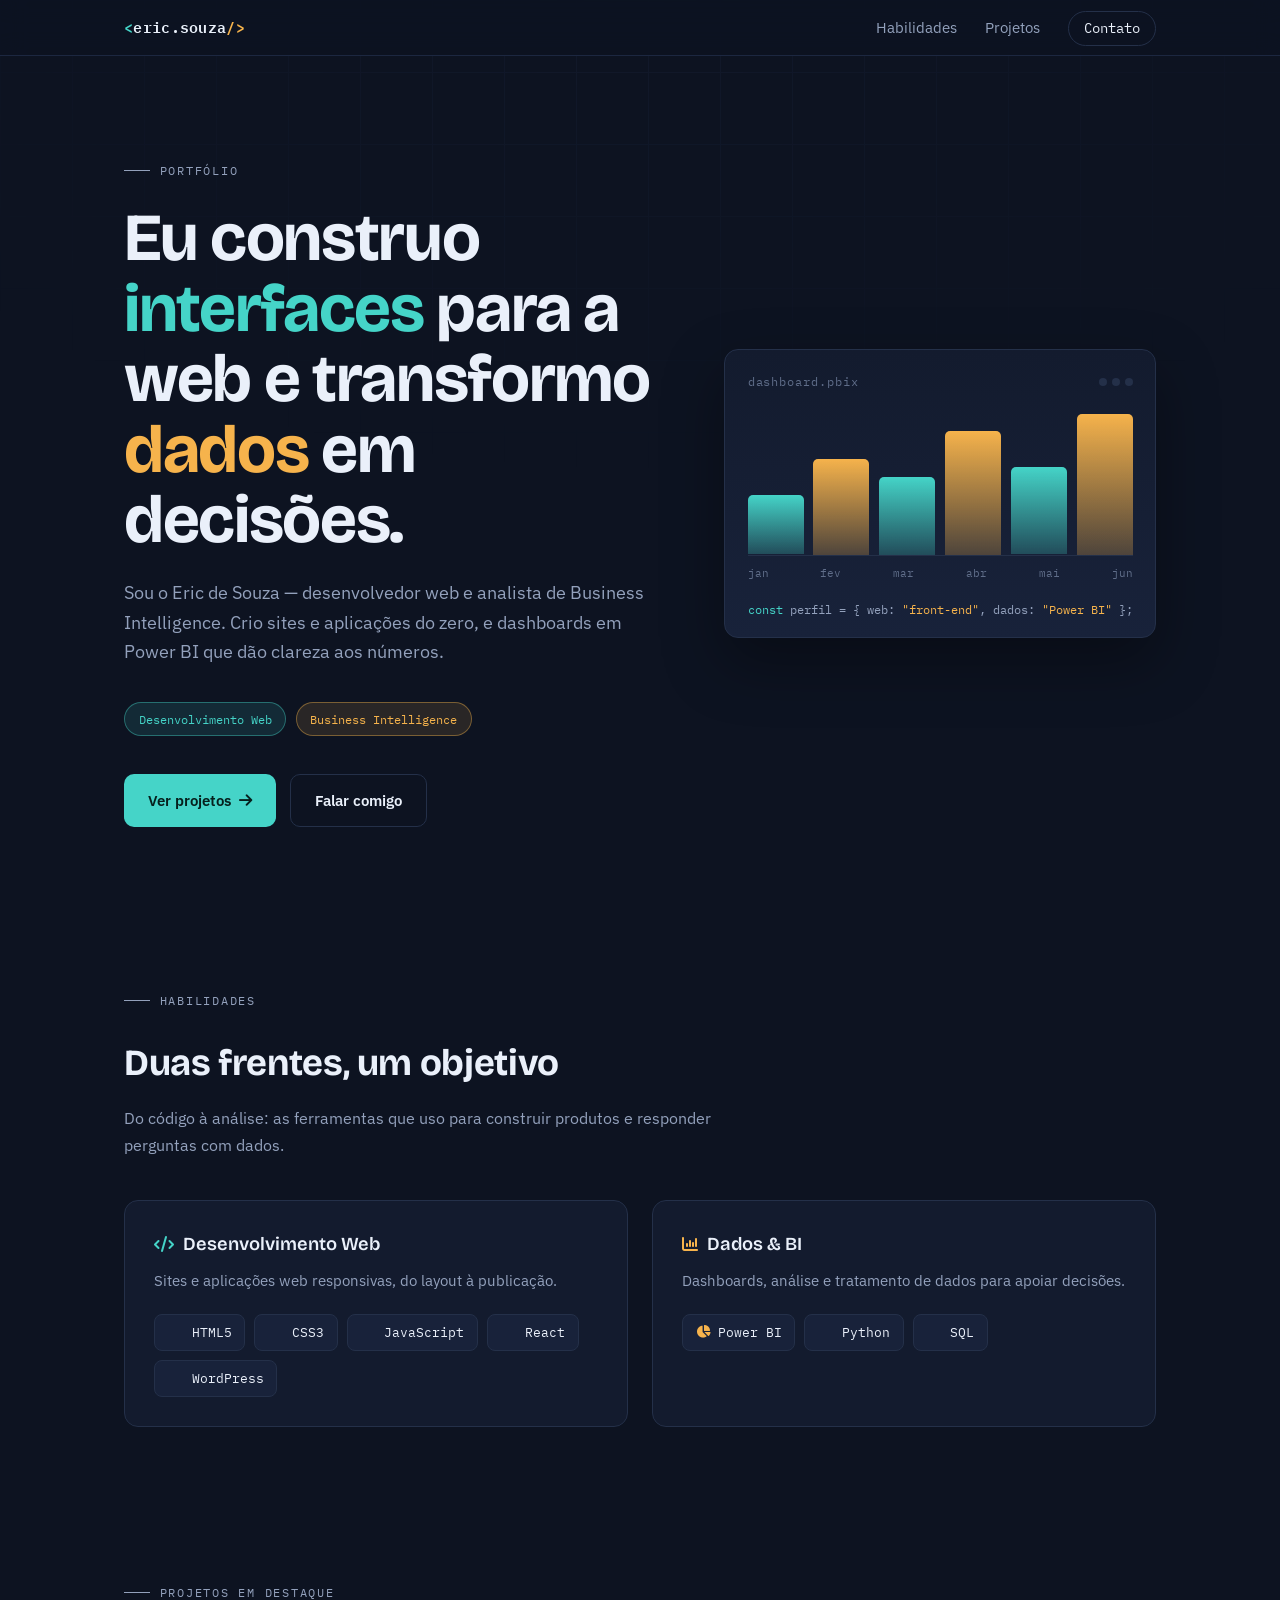
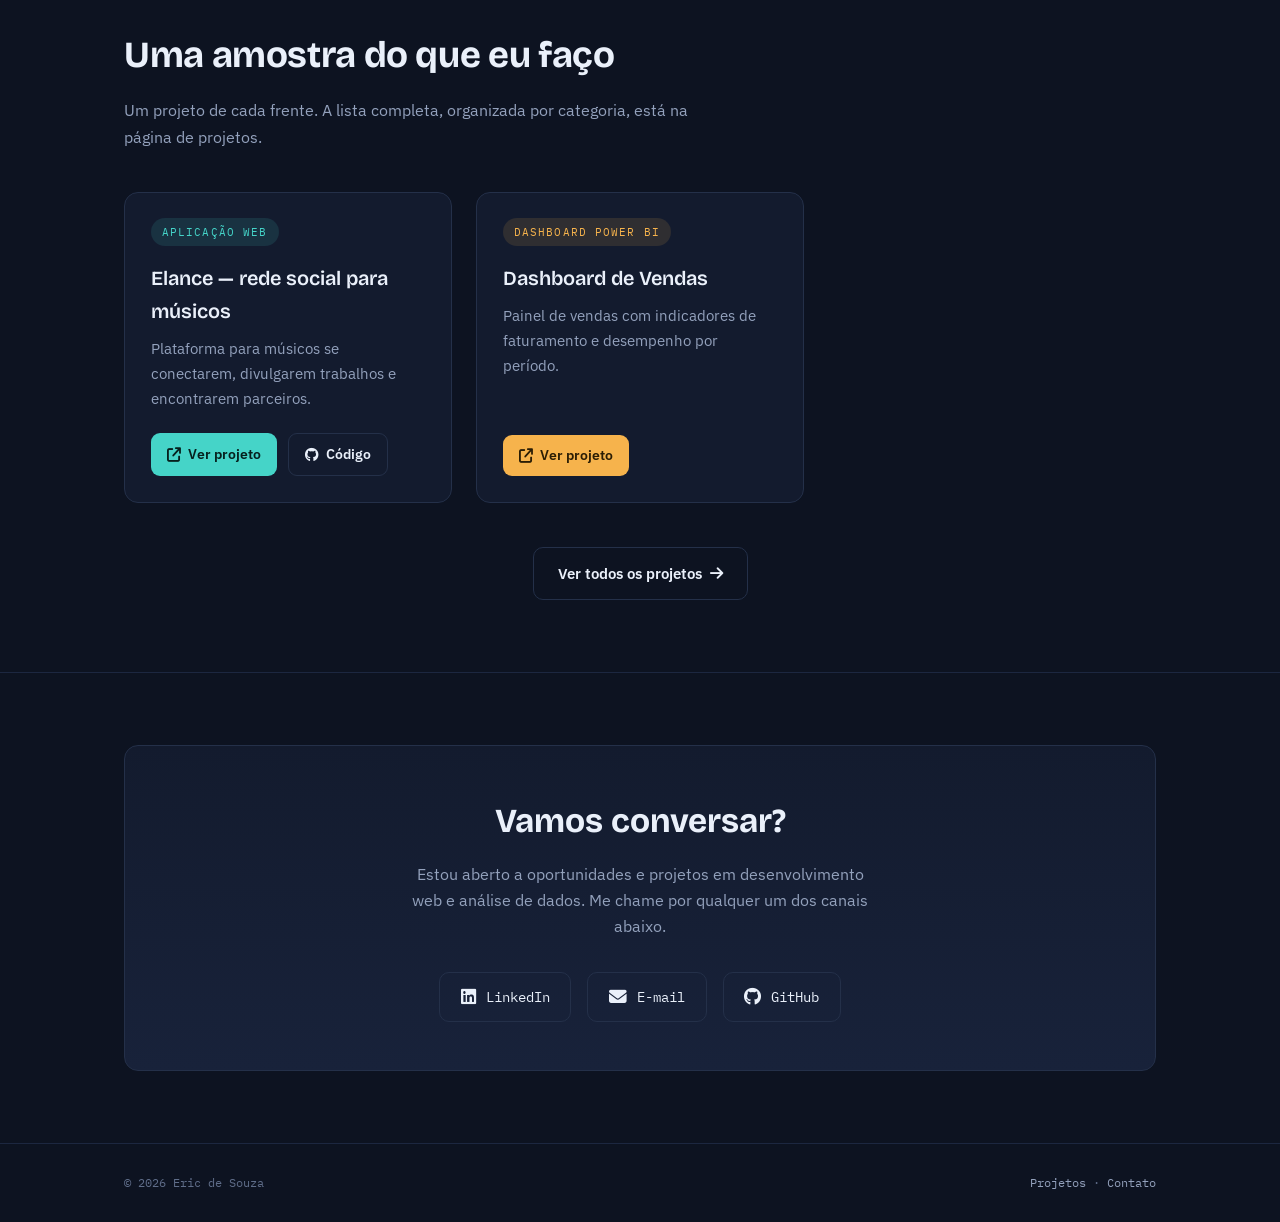
==== index.html @ 1e4ac23d "Add files via upload" ====
<!DOCTYPE html>
<html lang="pt-BR">
<head>
    <meta charset="UTF-8">
    <meta name="viewport" content="width=device-width, initial-scale=1.0">
    <title>Eric de Souza — Desenvolvedor Web & Analista de BI</title>
    <meta name="description" content="Portfólio de Eric de Souza: desenvolvimento web (HTML, CSS, JavaScript, React) e Business Intelligence com Power BI, Python e SQL.">
    <link rel="preconnect" href="https://fonts.googleapis.com">
    <link rel="preconnect" href="https://fonts.gstatic.com" crossorigin>
    <link href="https://fonts.googleapis.com/css2?family=Bricolage+Grotesque:wght@500;600;700&family=IBM+Plex+Sans:wght@400;500;600&family=IBM+Plex+Mono:wght@400;500;600&display=swap" rel="stylesheet">
    <link rel="stylesheet" href="https://cdnjs.cloudflare.com/ajax/libs/font-awesome/6.4.0/css/all.min.css">
    <link rel="stylesheet" href="style.css">
</head>
<body>

    <header class="nav">
        <div class="nav-inner">
            <a href="index.html" class="nav-logo">
                <span class="tick-web">&lt;</span>eric.souza<span class="tick-bi">/&gt;</span>
            </a>
            <nav aria-label="Navegação principal">
                <ul class="nav-links">
                    <li class="hide-mobile"><a href="#stack">Habilidades</a></li>
                    <li><a href="demos.html">Projetos</a></li>
                    <li><a href="#contato" class="nav-cta">Contato</a></li>
                </ul>
            </nav>
        </div>
    </header>

    <main>

        <!-- ============ HERO ============ -->
        <section class="hero">
            <div class="container hero-grid">
                <div>
                    <p class="eyebrow">Portfólio</p>
                    <h1>
                        Eu construo <span class="accent-web">interfaces</span> para a web
                        e transformo <span class="accent-bi">dados</span> em decisões.
                    </h1>
                    <p class="hero-sub">
                        Sou o Eric de Souza — desenvolvedor web e analista de Business Intelligence.
                        Crio sites e aplicações do zero, e dashboards em Power BI que dão clareza aos números.
                    </p>
                    <div class="hero-tags">
                        <span class="chip web">Desenvolvimento Web</span>
                        <span class="chip bi">Business Intelligence</span>
                    </div>
                    <div class="hero-actions">
                        <a href="demos.html" class="btn btn-primary">
                            Ver projetos <i class="fas fa-arrow-right" aria-hidden="true"></i>
                        </a>
                        <a href="#contato" class="btn btn-ghost">Falar comigo</a>
                    </div>
                </div>

                <div class="hero-visual" aria-hidden="true">
                    <div class="hero-visual-head">
                        <span>dashboard.pbix</span>
                        <span class="dots"><span></span><span></span><span></span></span>
                    </div>
                    <div class="hero-chart">
                        <div class="bar"></div>
                        <div class="bar bi-bar"></div>
                        <div class="bar"></div>
                        <div class="bar bi-bar"></div>
                        <div class="bar"></div>
                        <div class="bar bi-bar"></div>
                    </div>
                    <div class="hero-chart-labels">
                        <span>jan</span><span>fev</span><span>mar</span><span>abr</span><span>mai</span><span>jun</span>
                    </div>
                    <p class="hero-code-line">
                        <span class="kw">const</span> perfil = { web: <span class="str">"front-end"</span>, dados: <span class="str">"Power BI"</span> };
                    </p>
                </div>
            </div>
        </section>

        <!-- ============ HABILIDADES ============ -->
        <section id="stack">
            <div class="container">
                <div class="section-head reveal">
                    <p class="eyebrow">Habilidades</p>
                    <h2>Duas frentes, um objetivo</h2>
                    <p>Do código à análise: as ferramentas que uso para construir produtos e responder perguntas com dados.</p>
                </div>
                <div class="about-grid">
                    <article class="stack-card card-web reveal">
                        <h3><i class="fas fa-code" aria-hidden="true"></i> Desenvolvimento Web</h3>
                        <p>Sites e aplicações web responsivas, do layout à publicação.</p>
                        <ul class="stack-list">
                            <li><img src="https://cdn.jsdelivr.net/gh/devicons/devicon@latest/icons/html5/html5-original.svg" alt="">HTML5</li>
                            <li><img src="https://cdn.jsdelivr.net/gh/devicons/devicon@latest/icons/css3/css3-original.svg" alt="">CSS3</li>
                            <li><img src="https://cdn.jsdelivr.net/gh/devicons/devicon@latest/icons/javascript/javascript-original.svg" alt="">JavaScript</li>
                            <li><img src="https://cdn.jsdelivr.net/gh/devicons/devicon@latest/icons/react/react-original.svg" alt="">React</li>
                            <li><img src="https://cdn.jsdelivr.net/gh/devicons/devicon@latest/icons/wordpress/wordpress-plain.svg" alt="">WordPress</li>
                        </ul>
                    </article>
                    <article class="stack-card card-bi reveal">
                        <h3><i class="fas fa-chart-column" aria-hidden="true"></i> Dados & BI</h3>
                        <p>Dashboards, análise e tratamento de dados para apoiar decisões.</p>
                        <ul class="stack-list">
                            <li><i class="fas fa-chart-pie" style="color:#f6b34c" aria-hidden="true"></i>Power BI</li>
                            <li><img src="https://cdn.jsdelivr.net/gh/devicons/devicon@latest/icons/python/python-original.svg" alt="">Python</li>
                            <li><img src="https://cdn.jsdelivr.net/gh/devicons/devicon@latest/icons/azuresqldatabase/azuresqldatabase-original.svg" alt="">SQL</li>
                        </ul>
                    </article>
                </div>
            </div>
        </section>

        <!-- ============ PROJETOS EM DESTAQUE ============ -->
        <section id="projetos">
            <div class="container">
                <div class="section-head reveal">
                    <p class="eyebrow">Projetos em destaque</p>
                    <h2>Uma amostra do que eu faço</h2>
                    <p>Um projeto de cada frente. A lista completa, organizada por categoria, está na página de projetos.</p>
                </div>
                <div class="projects-grid">
                    <article class="project-card web reveal">
                        <span class="project-tag">Aplicação Web</span>
                        <h3>Elance — rede social para músicos</h3>
                        <p>Plataforma para músicos se conectarem, divulgarem trabalhos e encontrarem parceiros.</p>
                        <div class="project-links">
                            <a class="link-demo" href="https://erickizz.github.io/elance/" target="_blank" rel="noopener noreferrer">
                                <i class="fas fa-arrow-up-right-from-square" aria-hidden="true"></i> Ver projeto
                            </a>
                            <a class="link-code" href="https://github.com/Erickizz/elance" target="_blank" rel="noopener noreferrer">
                                <i class="fab fa-github" aria-hidden="true"></i> Código
                            </a>
                        </div>
                    </article>
                    <article class="project-card bi reveal">
                        <span class="project-tag">Dashboard Power BI</span>
                        <h3>Dashboard de Vendas</h3>
                        <p>Painel de vendas com indicadores de faturamento e desempenho por período.</p>
                        <div class="project-links">
                            <a class="link-demo" href="https://erickizz.github.io/02_Dash_rh/" target="_blank" rel="noopener noreferrer">
                                <i class="fas fa-arrow-up-right-from-square" aria-hidden="true"></i> Ver projeto
                            </a>
                        </div>
                    </article>
                </div>
                <div class="projects-cta reveal">
                    <a href="demos.html" class="btn btn-ghost">
                        Ver todos os projetos <i class="fas fa-arrow-right" aria-hidden="true"></i>
                    </a>
                </div>
            </div>
        </section>

        <!-- ============ CONTATO ============ -->
        <section id="contato" class="contact">
            <div class="container">
                <div class="contact-box reveal">
                    <h2>Vamos conversar?</h2>
                    <p>Estou aberto a oportunidades e projetos em desenvolvimento web e análise de dados. Me chame por qualquer um dos canais abaixo.</p>
                    <div class="contact-links">
                        <a href="https://www.linkedin.com/in/eric-souza-273b02310?utm_source=share&utm_campaign=share_via&utm_content=profile&utm_medium=android_app" target="_blank" rel="noopener noreferrer">
                            <i class="fab fa-linkedin" aria-hidden="true"></i> LinkedIn
                        </a>
                        <a href="mailto:sdani31569@gmail.com">
                            <i class="fas fa-envelope" aria-hidden="true"></i> E-mail
                        </a>
                        <a href="https://github.com/Erickizz" target="_blank" rel="noopener noreferrer">
                            <i class="fab fa-github" aria-hidden="true"></i> GitHub
                        </a>
                    </div>
                </div>
            </div>
        </section>

    </main>

    <footer>
        <div class="footer-inner">
            <span>© 2026 Eric de Souza</span>
            <span><a href="demos.html">Projetos</a> · <a href="#contato">Contato</a></span>
        </div>
    </footer>

    <script src="script.js"></script>
</body>
</html>
---- style.css ----
/* ============================================================
   Eric de Souza — Portfólio
   Design system: "código + dados"
   Web  = ciano  (--web)
   BI   = âmbar  (--bi)
   ============================================================ */

:root {
  --bg: #0d1321;
  --surface: #131b2e;
  --surface-2: #18223a;
  --line: #243049;
  --line-soft: #1c2740;
  --text: #eaf0fa;
  --muted: #93a1bc;
  --faint: #5f6d89;

  --web: #45d4c8;
  --web-soft: rgba(69, 212, 200, 0.12);
  --bi: #f6b34c;
  --bi-soft: rgba(246, 179, 76, 0.12);

  --font-display: "Bricolage Grotesque", "IBM Plex Sans", sans-serif;
  --font-body: "IBM Plex Sans", system-ui, sans-serif;
  --font-mono: "IBM Plex Mono", ui-monospace, monospace;

  --radius: 14px;
  --container: 1080px;
}

* { margin: 0; padding: 0; box-sizing: border-box; }

html { scroll-behavior: smooth; }

body {
  background: var(--bg);
  color: var(--text);
  font-family: var(--font-body);
  font-size: 1rem;
  line-height: 1.65;
  -webkit-font-smoothing: antialiased;
  overflow-x: hidden;
}

/* Grade de fundo sutil — gridlines de gráfico / grid de layout */
body::before {
  content: "";
  position: fixed;
  inset: 0;
  background-image:
    linear-gradient(var(--line-soft) 1px, transparent 1px),
    linear-gradient(90deg, var(--line-soft) 1px, transparent 1px);
  background-size: 72px 72px;
  opacity: 0.35;
  pointer-events: none;
  z-index: 0;
  mask-image: radial-gradient(ellipse 90% 70% at 50% 0%, #000 0%, transparent 75%);
  -webkit-mask-image: radial-gradient(ellipse 90% 70% at 50% 0%, #000 0%, transparent 75%);
}

main, header, footer { position: relative; z-index: 1; }

::selection { background: var(--web); color: #06201d; }

a { color: inherit; }

.container {
  max-width: var(--container);
  margin: 0 auto;
  padding: 0 1.5rem;
}

/* ---------- Navegação ---------- */
.nav {
  position: sticky;
  top: 0;
  z-index: 50;
  background: rgba(13, 19, 33, 0.82);
  backdrop-filter: blur(12px);
  -webkit-backdrop-filter: blur(12px);
  border-bottom: 1px solid var(--line-soft);
}

.nav-inner {
  max-width: var(--container);
  margin: 0 auto;
  padding: 0.9rem 1.5rem;
  display: flex;
  align-items: center;
  justify-content: space-between;
  gap: 1rem;
}

.nav-logo {
  font-family: var(--font-mono);
  font-size: 0.95rem;
  font-weight: 600;
  text-decoration: none;
  letter-spacing: 0.02em;
  white-space: nowrap;
}

.nav-logo .tick-web { color: var(--web); }
.nav-logo .tick-bi { color: var(--bi); }

.nav-links {
  display: flex;
  align-items: center;
  gap: 1.75rem;
  list-style: none;
}

.nav-links a {
  font-size: 0.92rem;
  color: var(--muted);
  text-decoration: none;
  transition: color 0.2s ease;
}

.nav-links a:hover,
.nav-links a[aria-current="page"] { color: var(--text); }

.nav-links a.nav-cta {
  color: var(--text);
  font-family: var(--font-mono);
  font-size: 0.85rem;
  padding: 0.45rem 0.95rem;
  border: 1px solid var(--line);
  border-radius: 999px;
  transition: border-color 0.2s ease, background 0.2s ease;
}

.nav-links a.nav-cta:hover {
  border-color: var(--web);
  background: var(--web-soft);
}

/* ---------- Hero ---------- */
.hero {
  padding: 6.5rem 0 5rem;
}

.hero-grid {
  display: grid;
  grid-template-columns: 1.15fr 0.85fr;
  gap: 3.5rem;
  align-items: center;
}

.eyebrow {
  font-family: var(--font-mono);
  font-size: 0.78rem;
  letter-spacing: 0.14em;
  text-transform: uppercase;
  color: var(--muted);
  display: flex;
  align-items: center;
  gap: 0.6rem;
  margin-bottom: 1.4rem;
}

.eyebrow::before {
  content: "";
  width: 26px;
  height: 1px;
  background: var(--muted);
  display: inline-block;
}

.hero h1 {
  font-family: var(--font-display);
  font-size: clamp(2.6rem, 6vw, 4.2rem);
  font-weight: 700;
  line-height: 1.05;
  letter-spacing: -0.02em;
  margin-bottom: 1.4rem;
}

.hero h1 .accent-web { color: var(--web); }
.hero h1 .accent-bi { color: var(--bi); }

.hero-sub {
  font-size: 1.12rem;
  color: var(--muted);
  max-width: 34rem;
  margin-bottom: 2.2rem;
}

.hero-tags {
  display: flex;
  flex-wrap: wrap;
  gap: 0.6rem;
  margin-bottom: 2.4rem;
}

.chip {
  font-family: var(--font-mono);
  font-size: 0.78rem;
  padding: 0.35rem 0.85rem;
  border-radius: 999px;
  border: 1px solid var(--line);
  color: var(--muted);
}

.chip.web { border-color: rgba(69, 212, 200, 0.4); color: var(--web); background: var(--web-soft); }
.chip.bi { border-color: rgba(246, 179, 76, 0.4); color: var(--bi); background: var(--bi-soft); }

.hero-actions { display: flex; flex-wrap: wrap; gap: 0.9rem; }

.btn {
  display: inline-flex;
  align-items: center;
  gap: 0.5rem;
  font-family: var(--font-body);
  font-weight: 600;
  font-size: 0.95rem;
  text-decoration: none;
  padding: 0.8rem 1.5rem;
  border-radius: 10px;
  transition: transform 0.2s ease, box-shadow 0.2s ease, background 0.2s ease, border-color 0.2s ease;
}

.btn-primary {
  background: var(--web);
  color: #06201d;
}

.btn-primary:hover {
  transform: translateY(-2px);
  box-shadow: 0 8px 24px rgba(69, 212, 200, 0.25);
}

.btn-ghost {
  border: 1px solid var(--line);
  color: var(--text);
}

.btn-ghost:hover {
  border-color: var(--muted);
  transform: translateY(-2px);
}

/* Painel do hero: gráfico que cresce ao carregar */
.hero-visual {
  background: linear-gradient(180deg, var(--surface) 0%, var(--surface-2) 100%);
  border: 1px solid var(--line);
  border-radius: var(--radius);
  padding: 1.4rem 1.4rem 1.1rem;
  box-shadow: 0 24px 60px rgba(0, 0, 0, 0.35);
}

.hero-visual-head {
  display: flex;
  align-items: center;
  justify-content: space-between;
  font-family: var(--font-mono);
  font-size: 0.72rem;
  color: var(--faint);
  letter-spacing: 0.08em;
  margin-bottom: 0.9rem;
}

.hero-visual-head .dots { display: flex; gap: 5px; }
.hero-visual-head .dots span {
  width: 8px; height: 8px; border-radius: 50%;
  background: var(--line);
}

.hero-chart {
  display: flex;
  align-items: flex-end;
  gap: 10px;
  height: 150px;
  padding-top: 0.5rem;
  border-bottom: 1px solid var(--line);
}

.hero-chart .bar {
  flex: 1;
  border-radius: 5px 5px 0 0;
  background: linear-gradient(180deg, var(--web) 0%, rgba(69, 212, 200, 0.25) 100%);
  transform-origin: bottom;
  animation: growBar 0.9s cubic-bezier(0.22, 1, 0.36, 1) both;
}

.hero-chart .bar.bi-bar {
  background: linear-gradient(180deg, var(--bi) 0%, rgba(246, 179, 76, 0.25) 100%);
}

.hero-chart .bar:nth-child(1) { height: 42%; animation-delay: 0.15s; }
.hero-chart .bar:nth-child(2) { height: 68%; animation-delay: 0.25s; }
.hero-chart .bar:nth-child(3) { height: 55%; animation-delay: 0.35s; }
.hero-chart .bar:nth-child(4) { height: 88%; animation-delay: 0.45s; }
.hero-chart .bar:nth-child(5) { height: 62%; animation-delay: 0.55s; }
.hero-chart .bar:nth-child(6) { height: 100%; animation-delay: 0.65s; }

@keyframes growBar {
  from { transform: scaleY(0); }
  to { transform: scaleY(1); }
}

.hero-chart-labels {
  display: flex;
  justify-content: space-between;
  font-family: var(--font-mono);
  font-size: 0.68rem;
  color: var(--faint);
  padding-top: 0.6rem;
}

.hero-code-line {
  font-family: var(--font-mono);
  font-size: 0.78rem;
  color: var(--muted);
  margin-top: 1rem;
  overflow: hidden;
  white-space: nowrap;
  text-overflow: ellipsis;
}

.hero-code-line .kw { color: var(--web); }
.hero-code-line .str { color: var(--bi); }

/* ---------- Seções ---------- */
section { padding: 4.5rem 0; }

.section-head { margin-bottom: 2.6rem; }

.section-head h2 {
  font-family: var(--font-display);
  font-size: clamp(1.7rem, 3.5vw, 2.3rem);
  font-weight: 700;
  letter-spacing: -0.01em;
  margin-top: 0.4rem;
}

.section-head p {
  color: var(--muted);
  max-width: 38rem;
  margin-top: 0.7rem;
}

.eyebrow.web-tick::before { background: var(--web); height: 2px; }
.eyebrow.bi-tick::before { background: var(--bi); height: 2px; }

/* ---------- Sobre / Stack ---------- */
.about-grid {
  display: grid;
  grid-template-columns: 1fr 1fr;
  gap: 1.5rem;
}

.stack-card {
  background: var(--surface);
  border: 1px solid var(--line);
  border-radius: var(--radius);
  padding: 1.8rem;
}

.stack-card h3 {
  font-family: var(--font-display);
  font-size: 1.15rem;
  font-weight: 600;
  display: flex;
  align-items: center;
  gap: 0.6rem;
  margin-bottom: 0.5rem;
}

.stack-card h3 i { font-size: 1rem; }
.stack-card.card-web h3 i { color: var(--web); }
.stack-card.card-bi h3 i { color: var(--bi); }

.stack-card > p {
  color: var(--muted);
  font-size: 0.95rem;
  margin-bottom: 1.3rem;
}

.stack-list {
  display: flex;
  flex-wrap: wrap;
  gap: 0.55rem;
  list-style: none;
}

.stack-list li {
  font-family: var(--font-mono);
  font-size: 0.8rem;
  color: var(--text);
  background: var(--surface-2);
  border: 1px solid var(--line);
  border-radius: 8px;
  padding: 0.45rem 0.8rem;
  display: inline-flex;
  align-items: center;
  gap: 0.5rem;
}

.stack-list li img {
  width: 16px;
  height: 16px;
  object-fit: contain;
}

/* ---------- Projetos ---------- */
.projects-grid {
  display: grid;
  grid-template-columns: repeat(auto-fill, minmax(300px, 1fr));
  gap: 1.5rem;
}

.project-card {
  display: flex;
  flex-direction: column;
  background: var(--surface);
  border: 1px solid var(--line);
  border-radius: var(--radius);
  padding: 1.6rem;
  transition: transform 0.25s ease, border-color 0.25s ease, box-shadow 0.25s ease;
}

.project-card:hover {
  transform: translateY(-5px);
  box-shadow: 0 16px 40px rgba(0, 0, 0, 0.35);
}

.project-card.web:hover { border-color: rgba(69, 212, 200, 0.5); }
.project-card.bi:hover { border-color: rgba(246, 179, 76, 0.5); }

.project-tag {
  font-family: var(--font-mono);
  font-size: 0.7rem;
  letter-spacing: 0.1em;
  text-transform: uppercase;
  align-self: flex-start;
  padding: 0.28rem 0.7rem;
  border-radius: 999px;
  margin-bottom: 1rem;
}

.project-card.web .project-tag { color: var(--web); background: var(--web-soft); }
.project-card.bi .project-tag { color: var(--bi); background: var(--bi-soft); }

.project-card h3 {
  font-family: var(--font-display);
  font-size: 1.25rem;
  font-weight: 600;
  margin-bottom: 0.5rem;
}

.project-card > p {
  color: var(--muted);
  font-size: 0.95rem;
  flex-grow: 1;
  margin-bottom: 1.4rem;
}

.project-links {
  display: flex;
  flex-wrap: wrap;
  gap: 0.7rem;
}

.project-links a {
  display: inline-flex;
  align-items: center;
  gap: 0.45rem;
  font-size: 0.88rem;
  font-weight: 600;
  text-decoration: none;
  padding: 0.55rem 1rem;
  border-radius: 9px;
  transition: transform 0.2s ease, background 0.2s ease, border-color 0.2s ease;
}

.project-links a:hover { transform: translateY(-2px); }

.link-demo { color: #06201d; background: var(--web); }
.project-card.bi .link-demo { color: #2a1d05; background: var(--bi); }

.link-code {
  color: var(--text);
  border: 1px solid var(--line);
}

.link-code:hover { border-color: var(--muted); }

.projects-cta { text-align: center; margin-top: 2.8rem; }

/* ---------- Contato ---------- */
.contact {
  border-top: 1px solid var(--line-soft);
}

.contact-box {
  background: linear-gradient(180deg, var(--surface) 0%, var(--surface-2) 100%);
  border: 1px solid var(--line);
  border-radius: var(--radius);
  padding: 3rem 2rem;
  text-align: center;
}

.contact-box h2 {
  font-family: var(--font-display);
  font-size: clamp(1.6rem, 3vw, 2.1rem);
  font-weight: 700;
  margin-bottom: 0.7rem;
}

.contact-box p {
  color: var(--muted);
  max-width: 30rem;
  margin: 0 auto 2rem;
}

.contact-links {
  display: flex;
  justify-content: center;
  flex-wrap: wrap;
  gap: 1rem;
}

.contact-links a {
  display: inline-flex;
  align-items: center;
  gap: 0.6rem;
  font-family: var(--font-mono);
  font-size: 0.9rem;
  text-decoration: none;
  color: var(--text);
  border: 1px solid var(--line);
  border-radius: 10px;
  padding: 0.75rem 1.3rem;
  transition: transform 0.2s ease, border-color 0.2s ease, background 0.2s ease;
}

.contact-links a:hover {
  transform: translateY(-2px);
  border-color: var(--web);
  background: var(--web-soft);
}

.contact-links a i { font-size: 1.1rem; }

/* ---------- Rodapé ---------- */
footer {
  border-top: 1px solid var(--line-soft);
  padding: 1.8rem 0;
}

.footer-inner {
  max-width: var(--container);
  margin: 0 auto;
  padding: 0 1.5rem;
  display: flex;
  align-items: center;
  justify-content: space-between;
  gap: 1rem;
  font-family: var(--font-mono);
  font-size: 0.78rem;
  color: var(--faint);
}

.footer-inner a { color: var(--muted); text-decoration: none; }
.footer-inner a:hover { color: var(--text); }

/* ---------- Página de projetos ---------- */
.page-header { padding: 4.5rem 0 1rem; }

.category-section { padding: 3rem 0; }

.category-head {
  display: flex;
  align-items: baseline;
  justify-content: space-between;
  flex-wrap: wrap;
  gap: 0.5rem;
  margin-bottom: 1.8rem;
  padding-bottom: 1rem;
  border-bottom: 1px solid var(--line-soft);
}

.category-head .count {
  font-family: var(--font-mono);
  font-size: 0.8rem;
  color: var(--faint);
}

.category-head h2 {
  font-family: var(--font-display);
  font-size: clamp(1.5rem, 3vw, 1.9rem);
  font-weight: 700;
  margin-top: 0.35rem;
}

.category-head .category-desc {
  flex-basis: 100%;
  color: var(--muted);
  font-size: 0.95rem;
  margin-top: 0.3rem;
}

/* ---------- Animações de entrada ---------- */
.reveal {
  opacity: 0;
  transform: translateY(22px);
  transition: opacity 0.6s ease, transform 0.6s ease;
}

.reveal.visible {
  opacity: 1;
  transform: translateY(0);
}

/* ---------- Acessibilidade e movimento reduzido ---------- */
a:focus-visible, button:focus-visible {
  outline: 2px solid var(--web);
  outline-offset: 3px;
  border-radius: 6px;
}

@media (prefers-reduced-motion: reduce) {
  html { scroll-behavior: auto; }
  .reveal { opacity: 1; transform: none; transition: none; }
  .hero-chart .bar { animation: none; }
  * { transition-duration: 0.01ms !important; }
}

/* ---------- Responsivo ---------- */
@media (max-width: 900px) {
  .hero-grid { grid-template-columns: 1fr; gap: 2.5rem; }
  .hero { padding: 4.5rem 0 3.5rem; }
  .about-grid { grid-template-columns: 1fr; }
}

@media (max-width: 640px) {
  .nav-links { gap: 1rem; }
  .nav-links .hide-mobile { display: none; }
  section { padding: 3.2rem 0; }
  .projects-grid { grid-template-columns: 1fr; }
  .footer-inner { flex-direction: column; text-align: center; }
  .contact-links a { width: 100%; justify-content: center; }
  .hero-actions .btn { width: 100%; justify-content: center; }
}
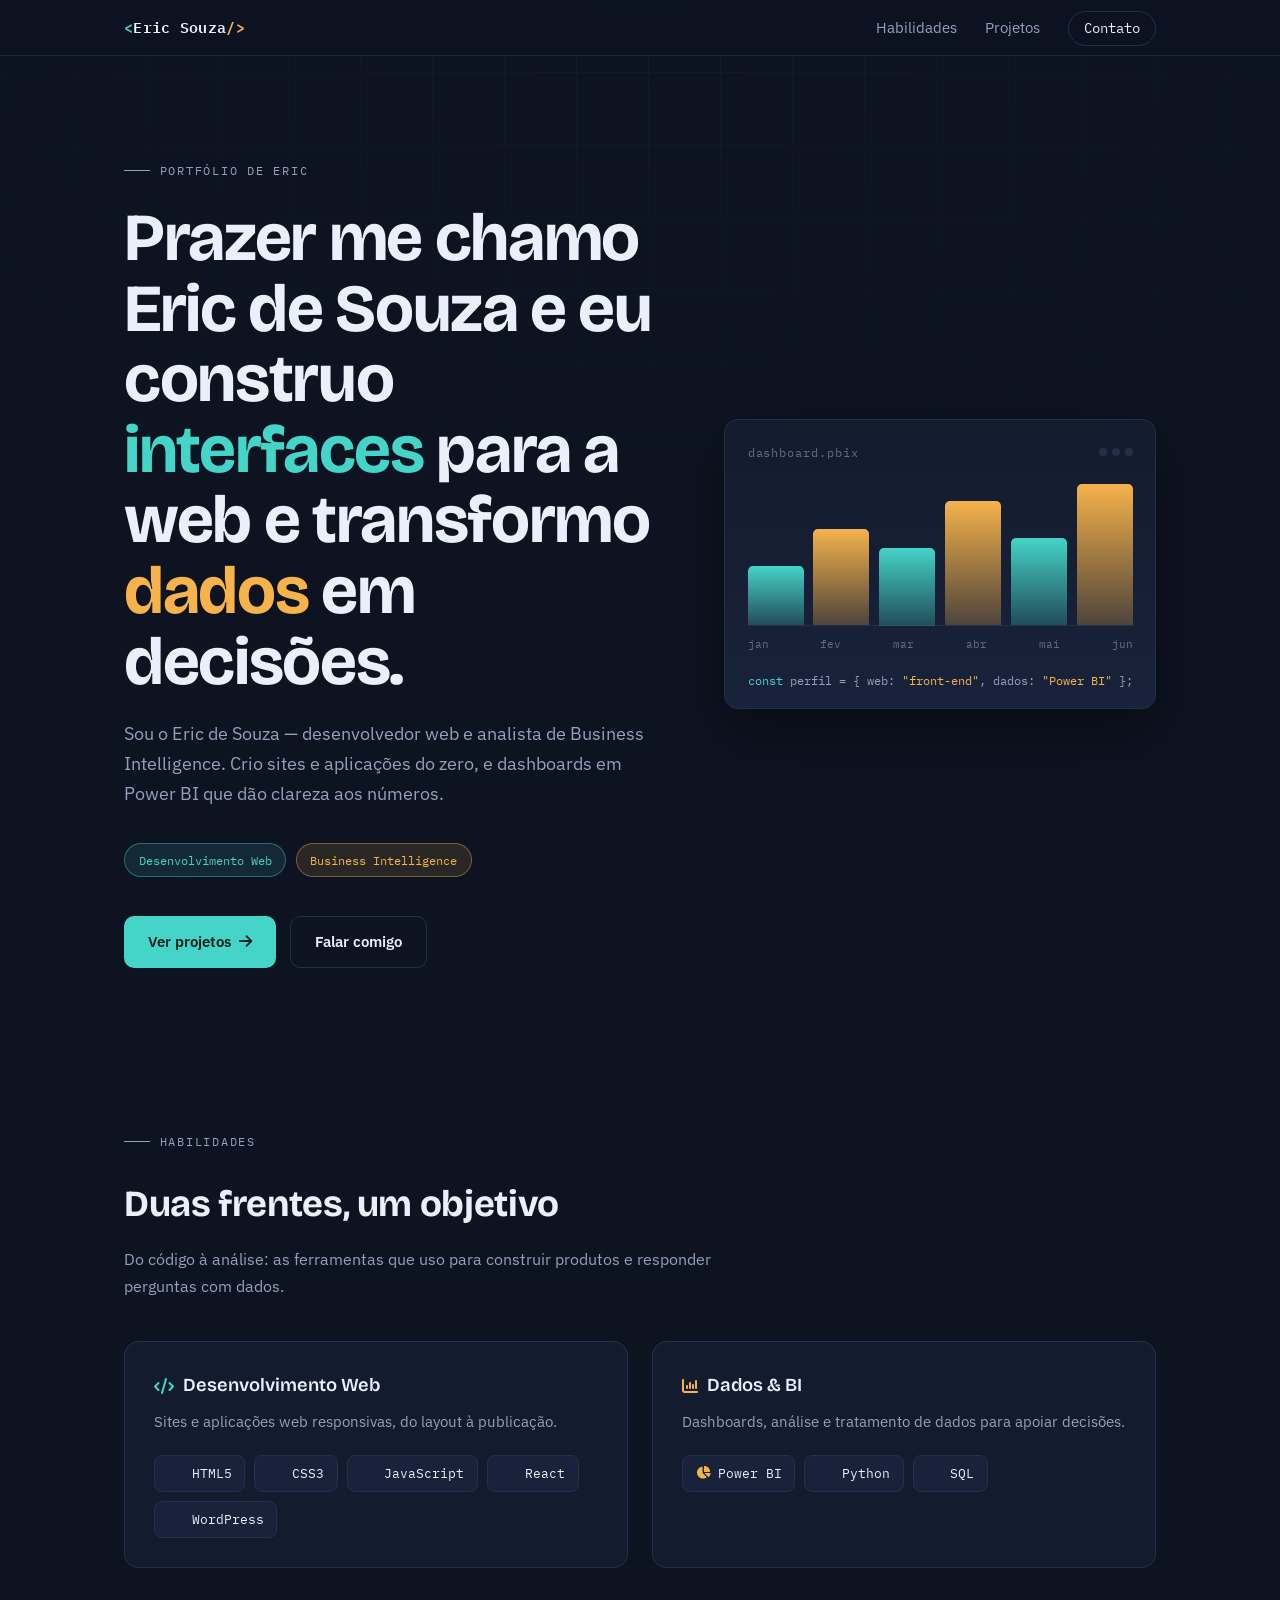
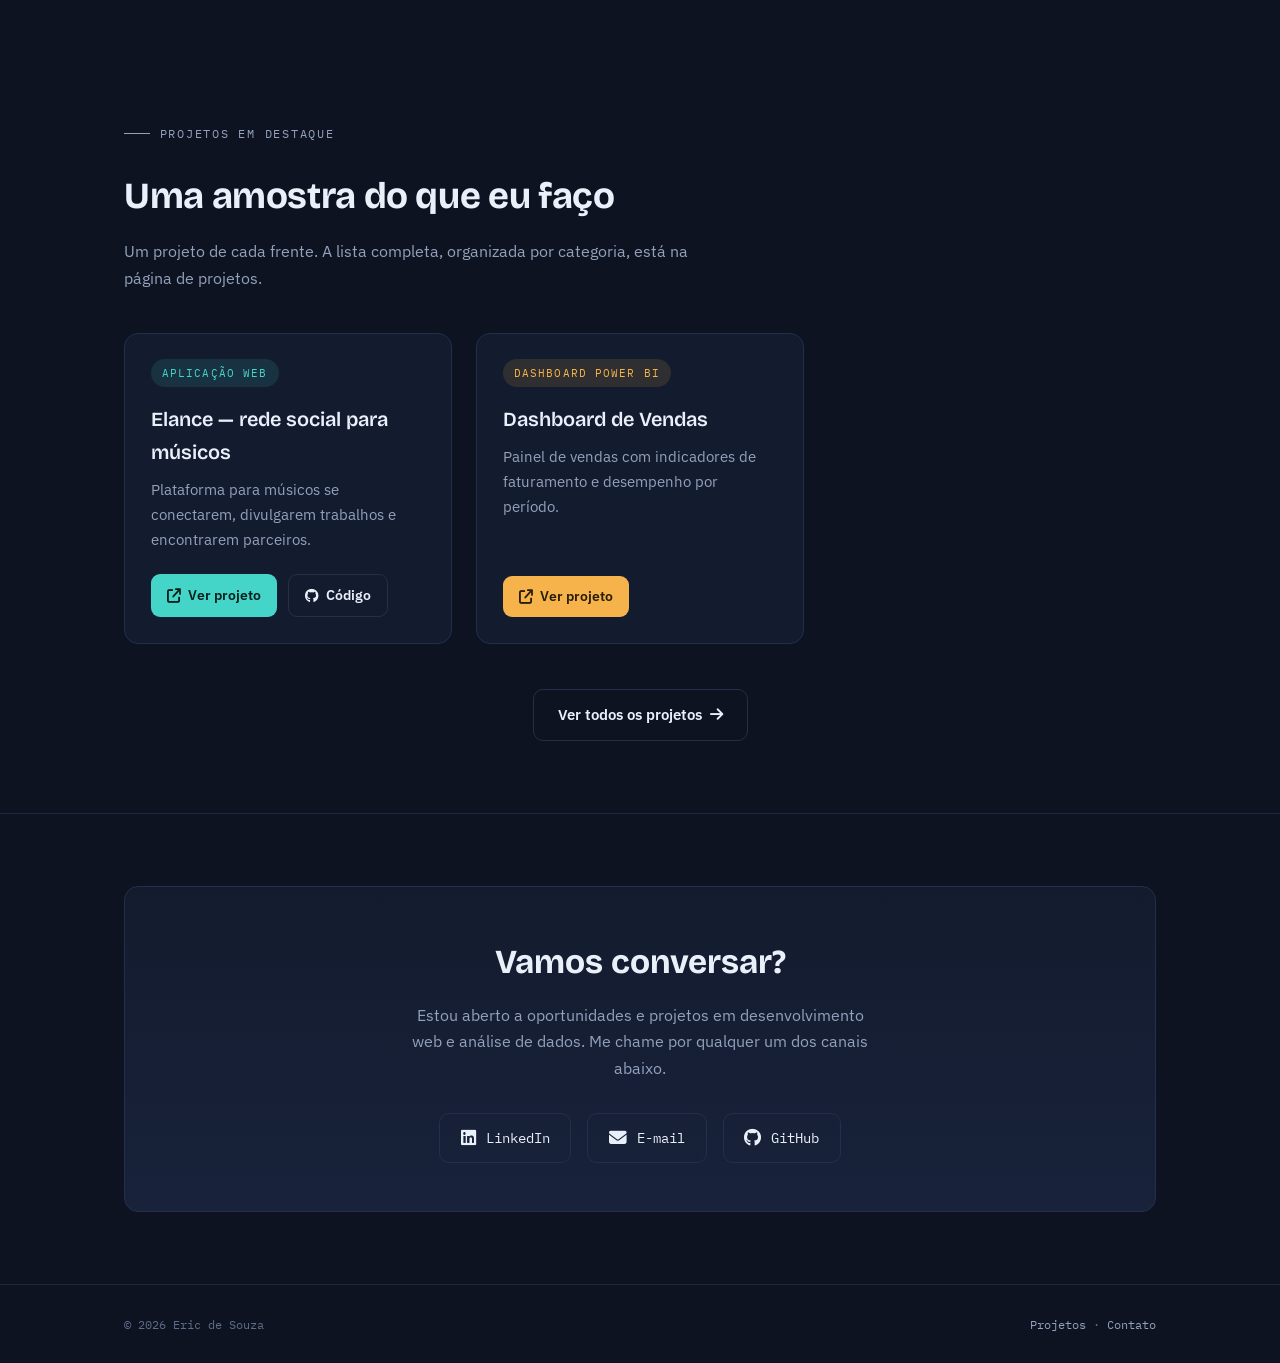
==== commit a2671054: "Update index.html" ====
--- a/index.html
+++ b/index.html
@@ -16,7 +16,7 @@
     <header class="nav">
         <div class="nav-inner">
             <a href="index.html" class="nav-logo">
-                <span class="tick-web">&lt;</span>eric.souza<span class="tick-bi">/&gt;</span>
+                <span class="tick-web">&lt;</span>Eric Souza<span class="tick-bi">/&gt;</span>
             </a>
             <nav aria-label="Navegação principal">
                 <ul class="nav-links">
@@ -34,9 +34,9 @@
         <section class="hero">
             <div class="container hero-grid">
                 <div>
-                    <p class="eyebrow">Portfólio</p>
+                    <p class="eyebrow">Portfólio De Eric</p>
                     <h1>
-                        Eu construo <span class="accent-web">interfaces</span> para a web
+                        Prazer me chamo Eric de Souza e eu construo <span class="accent-web">interfaces</span> para a web
                         e transformo <span class="accent-bi">dados</span> em decisões.
                     </h1>
                     <p class="hero-sub">
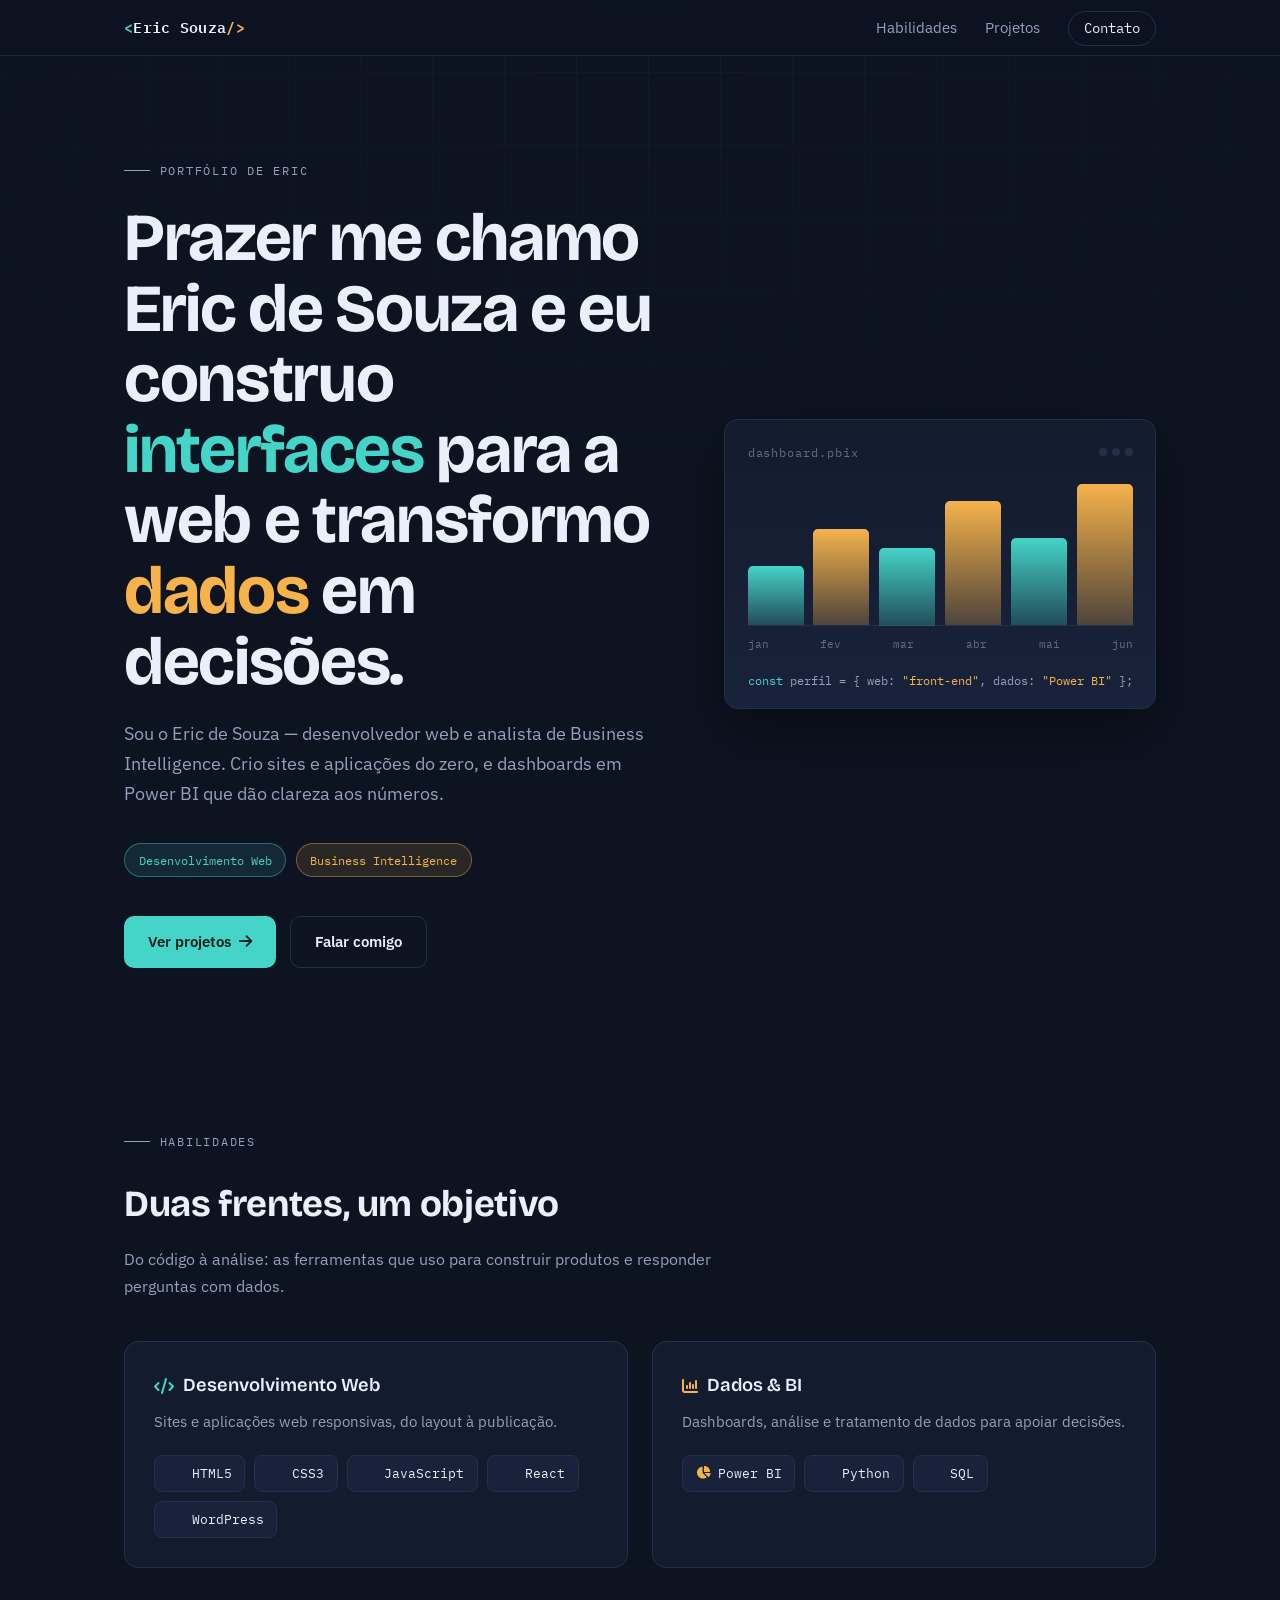
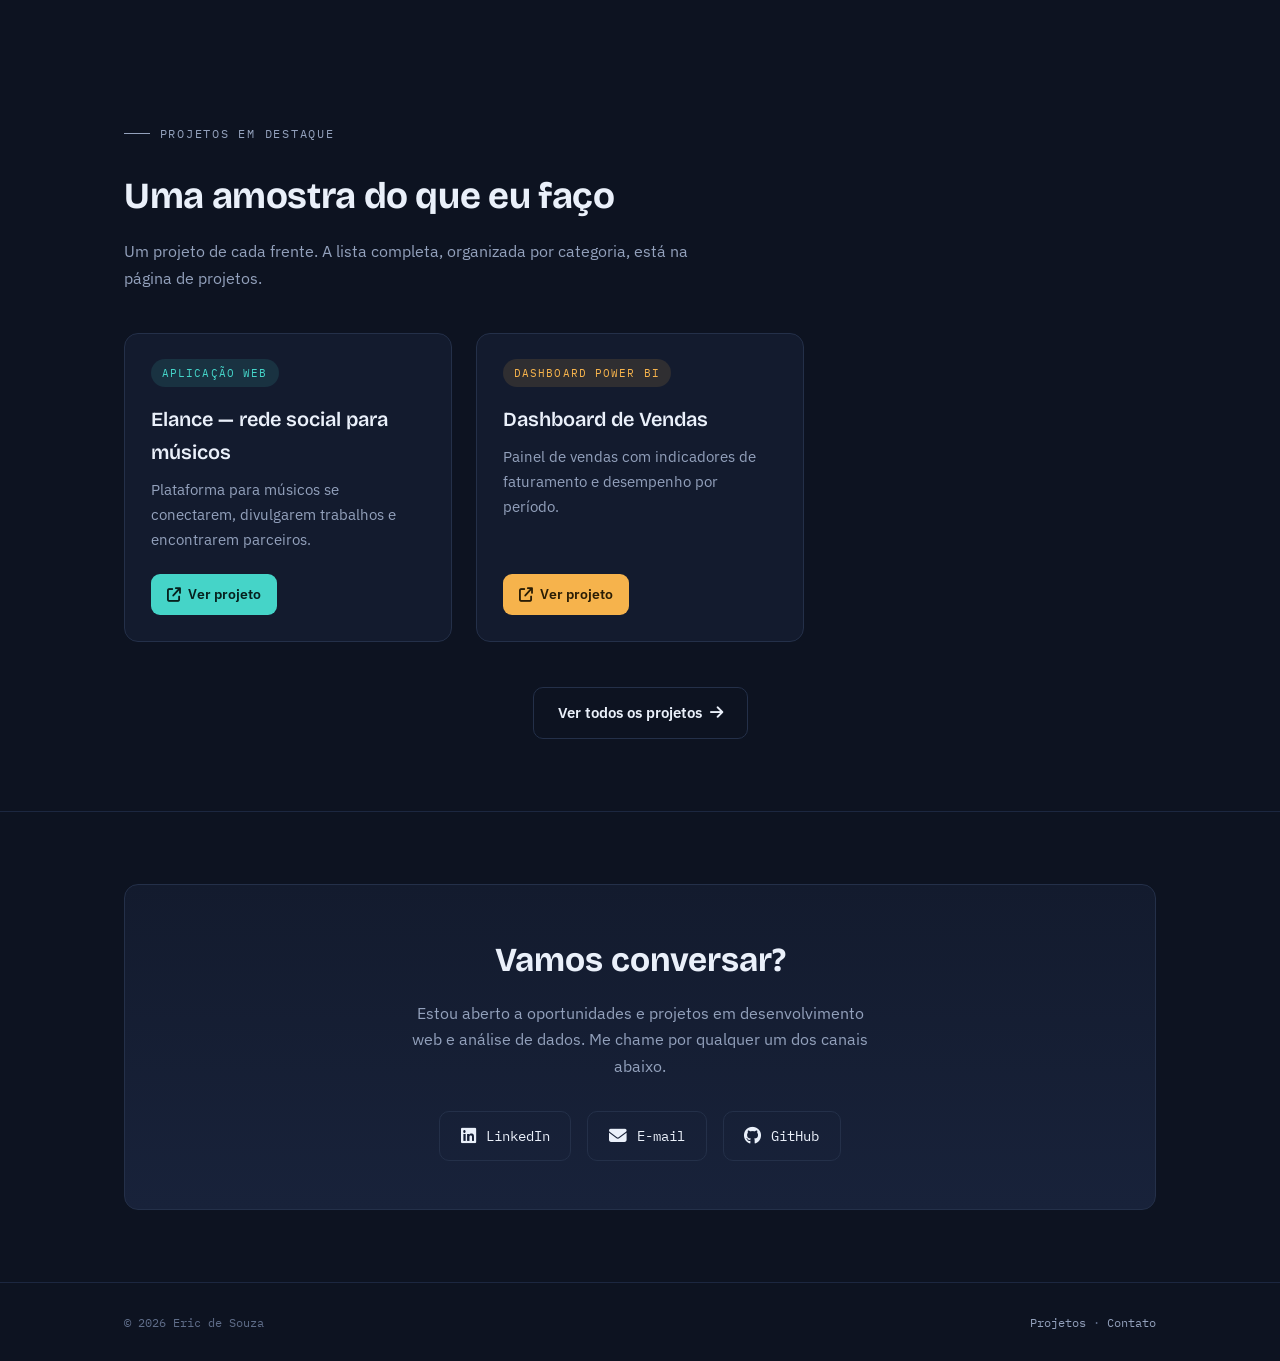
==== commit 1de4c6ca: "Update index.html" ====
--- a/index.html
+++ b/index.html
@@ -128,9 +128,7 @@
                             <a class="link-demo" href="https://erickizz.github.io/elance/" target="_blank" rel="noopener noreferrer">
                                 <i class="fas fa-arrow-up-right-from-square" aria-hidden="true"></i> Ver projeto
                             </a>
-                            <a class="link-code" href="https://github.com/Erickizz/elance" target="_blank" rel="noopener noreferrer">
-                                <i class="fab fa-github" aria-hidden="true"></i> Código
-                            </a>
+                         
                         </div>
                     </article>
                     <article class="project-card bi reveal">
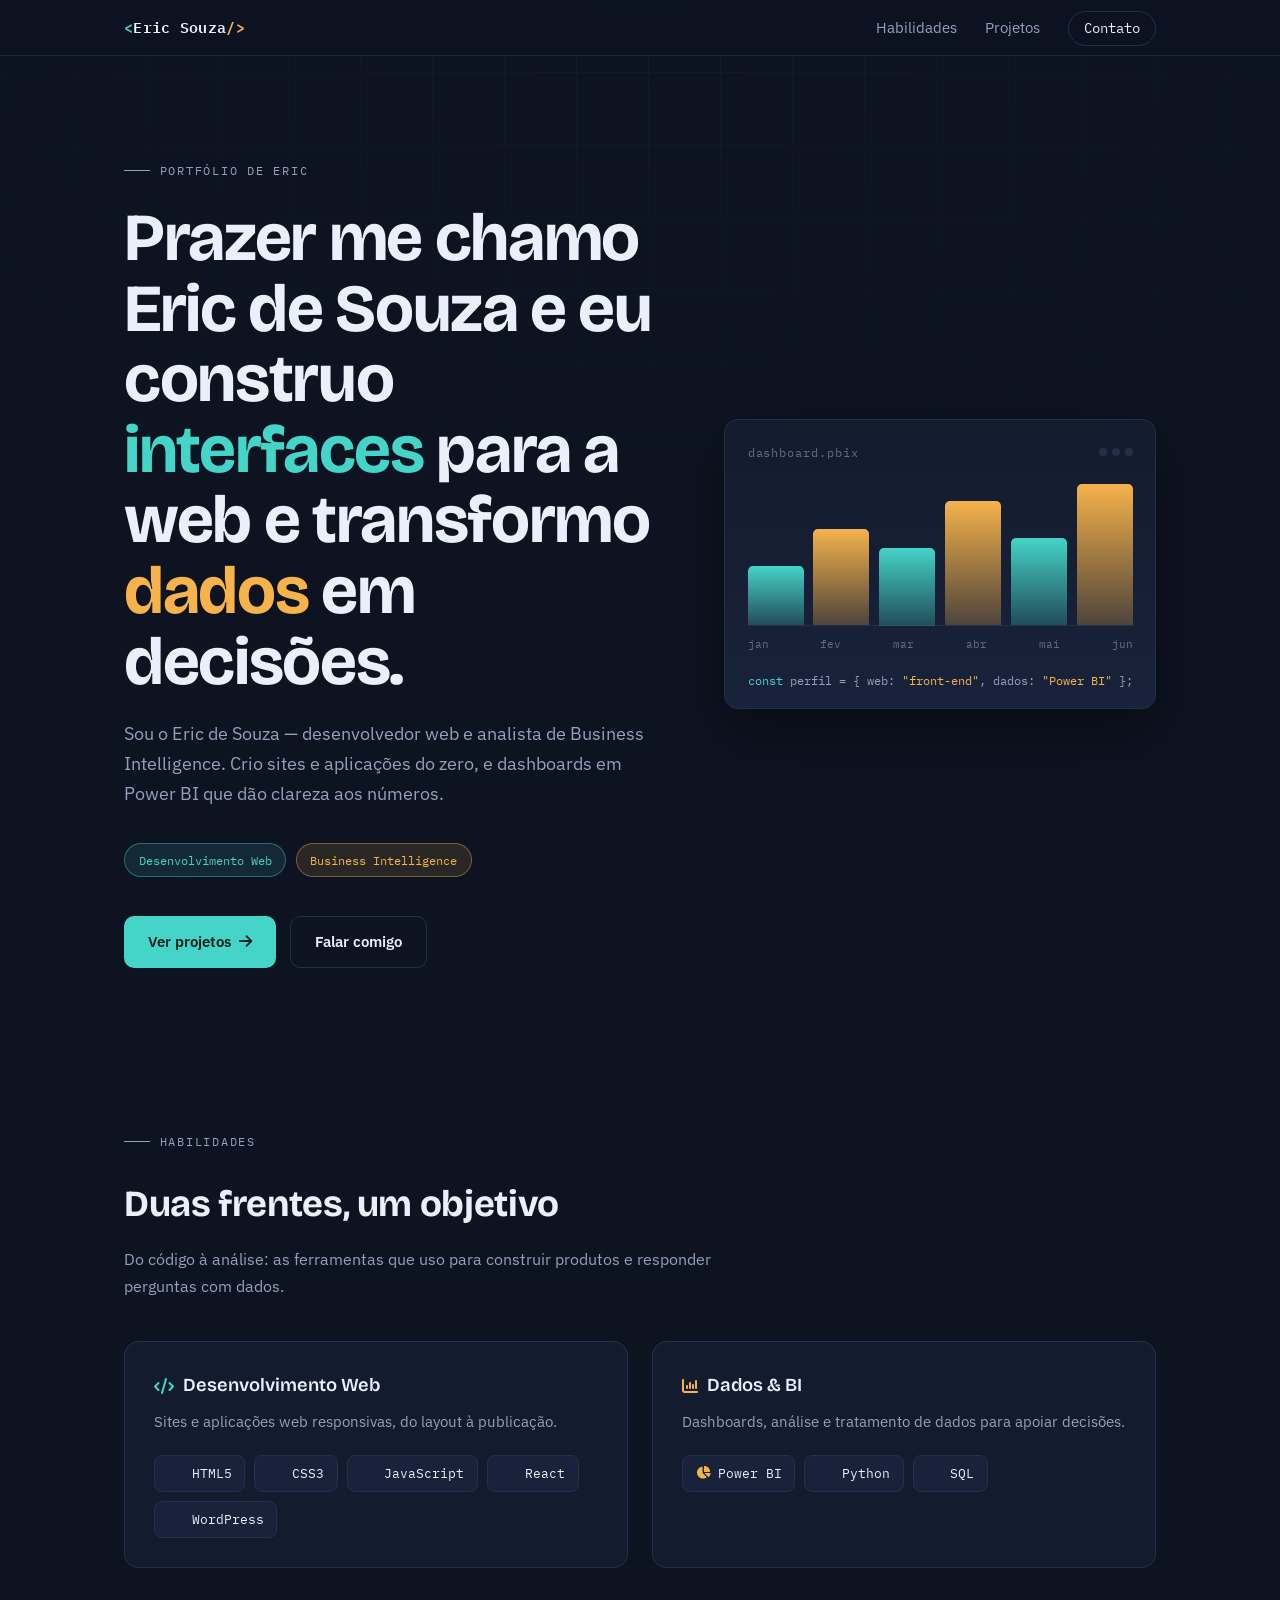
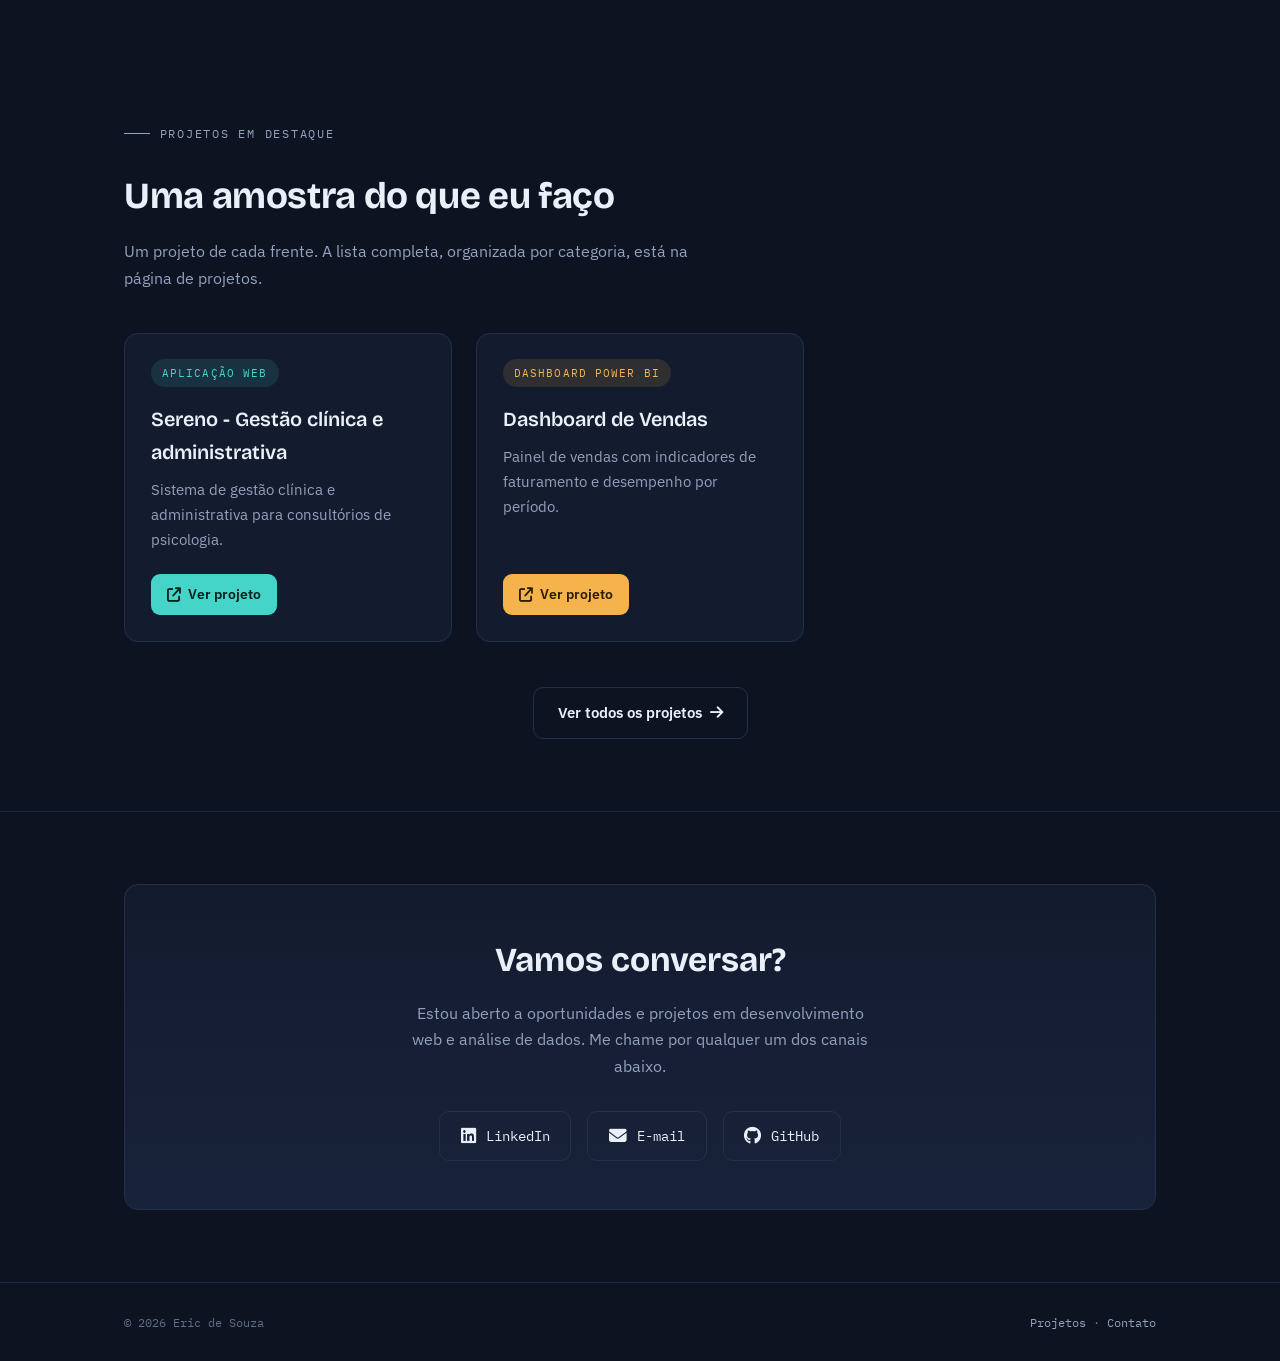
==== commit 467c6ca0: "Update index.html" ====
--- a/index.html
+++ b/index.html
@@ -122,10 +122,10 @@
                 <div class="projects-grid">
                     <article class="project-card web reveal">
                         <span class="project-tag">Aplicação Web</span>
-                        <h3>Elance — rede social para músicos</h3>
-                        <p>Plataforma para músicos se conectarem, divulgarem trabalhos e encontrarem parceiros.</p>
+                           <h3>Sereno - Gestão clínica e administrativa </h3>
+                        <p>Sistema de gestão clínica e administrativa para consultórios de psicologia.</p>
                         <div class="project-links">
-                            <a class="link-demo" href="https://erickizz.github.io/elance/" target="_blank" rel="noopener noreferrer">
+                            <a class="link-demo" href="https://erickizz.github.io/clinica/" target="_blank" rel="noopener noreferrer">
                                 <i class="fas fa-arrow-up-right-from-square" aria-hidden="true"></i> Ver projeto
                             </a>
                          
